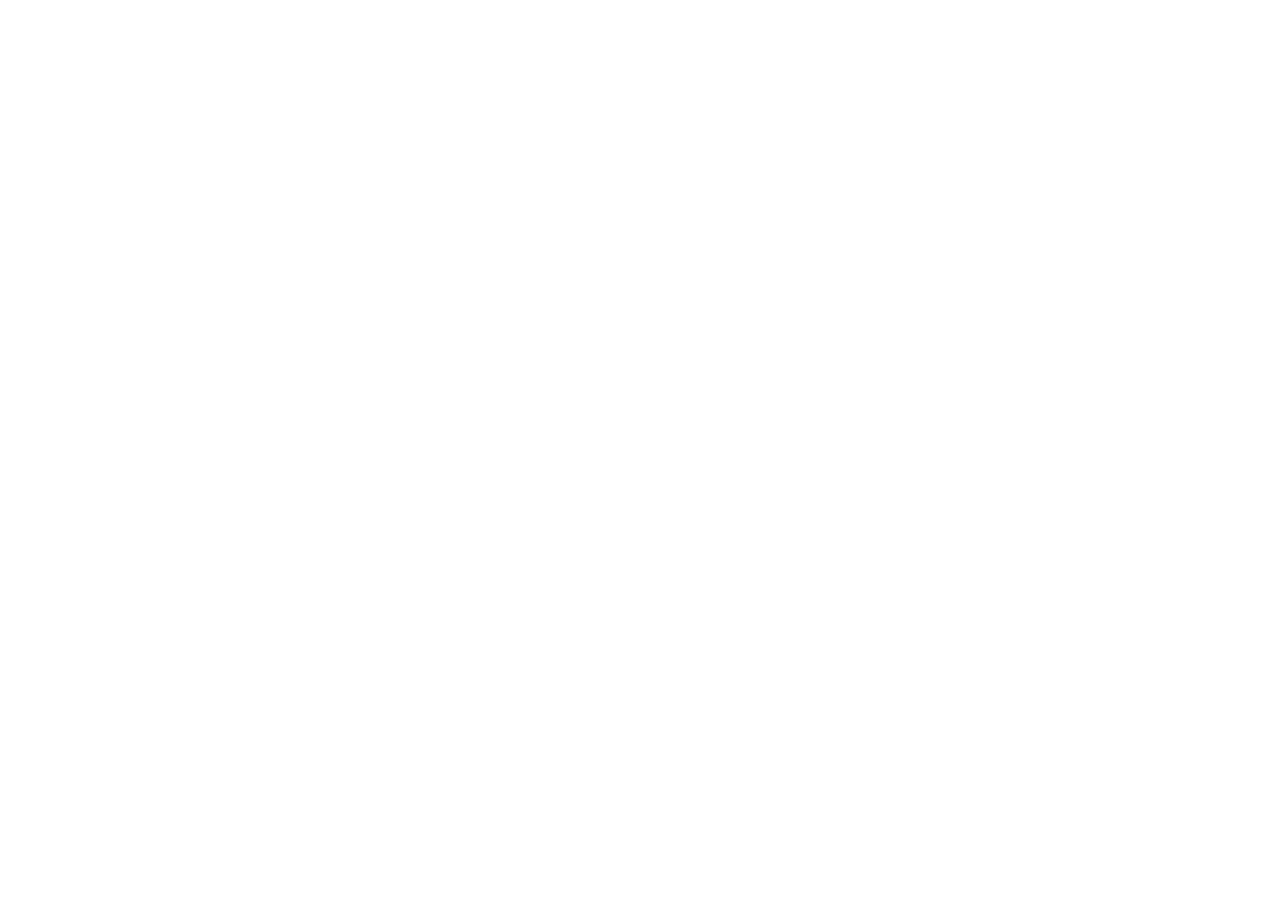
==== Holiday booking website UI/index.html @ ebd83b61 "Basic file structure and images" ====
<!DOCTYPE html>
<html lang="en">
<head>
    <meta charset="UTF-8">
    <meta http-equiv="X-UA-Compatible" content="IE=edge">
    <meta name="viewport" content="width=device-width, initial-scale=1.0">

    <link href="https://fonts.googleapis.com/css?family=Open+Sans:300,400,600" rel="stylesheet">
    <link rel="stylesheet" href="css/main.css">
    <link rel="shortcut icon" type="image/png" href="img/favicon.png">

    <title>Travel &mdash; Your all-in-one holiday maker!</title>
</head>
<body>
    
</body>
</html>
---- Holiday booking website UI/css/main.css ----
/* No CSS *//*# sourceMappingURL=main.css.map */
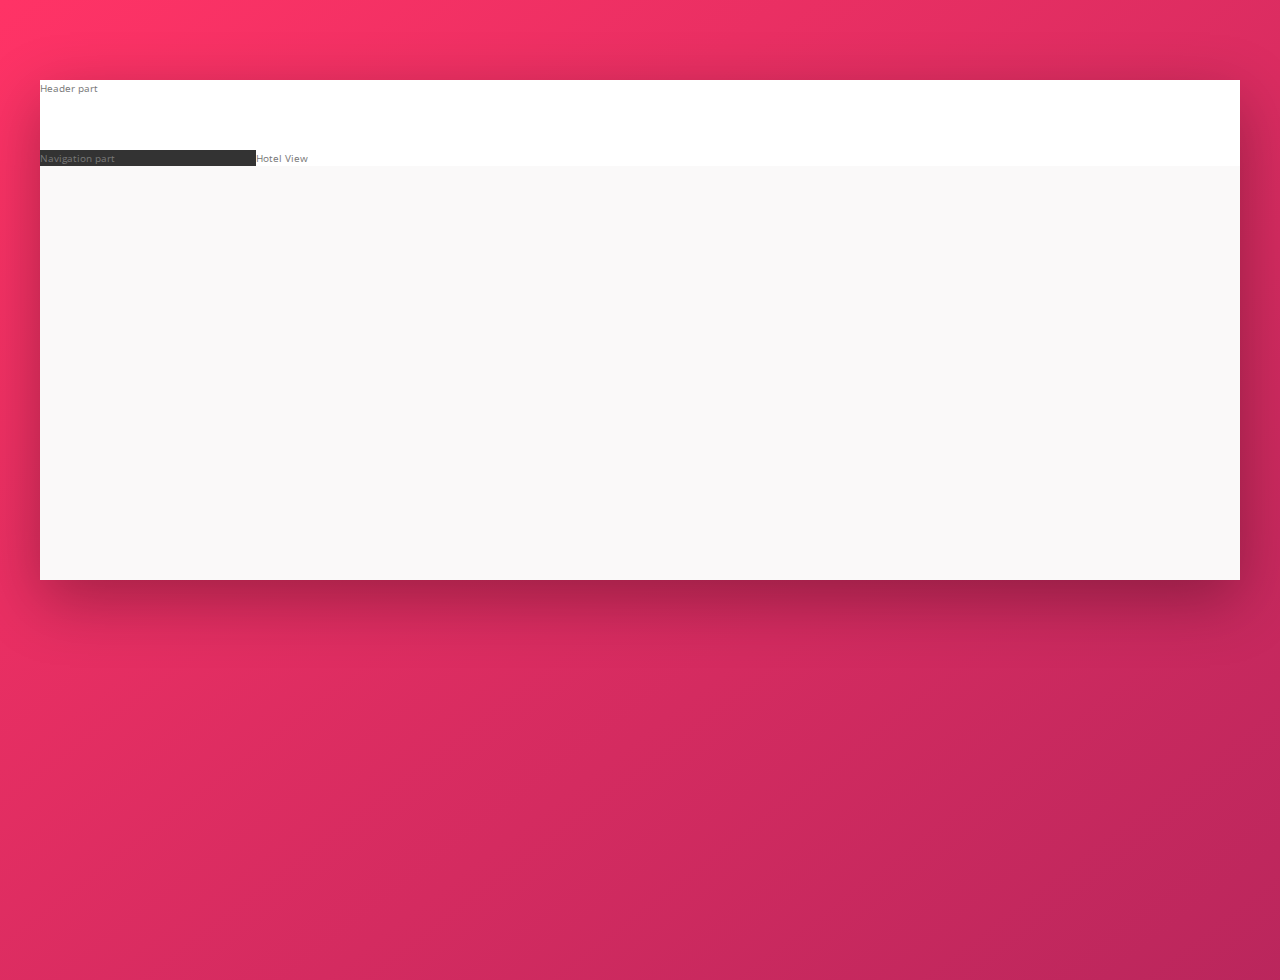
==== commit e96aca9a: "Declared variables, set base structure and project layout" ====
--- a/Holiday booking website UI/index.html
+++ b/Holiday booking website UI/index.html
@@ -11,7 +11,21 @@
 
     <title>Travel &mdash; Your all-in-one holiday maker!</title>
 </head>
+
 <body>
-    
+    <div class="container">
+        <header class="header">
+            Header part
+        </header>
+        <div class="content">
+            <nav class="sidebar">
+                Navigation part
+            </nav>
+            <main class="hotel-view">
+                Hotel View
+            </main>
+        </div>
+    </div>
 </body>
+
 </html>--- a/Holiday booking website UI/css/main.css
+++ b/Holiday booking website UI/css/main.css
@@ -1 +1,68 @@
-/* No CSS *//*# sourceMappingURL=main.css.map */+*,
+*::after,
+*::before {
+  margin: 0;
+  padding: 0;
+  box-sizing: inherit;
+}
+
+html {
+  box-sizing: border-box;
+  font-size: 62.5%;
+}
+
+body {
+  font-family: 'Open Sans', sans-serif;
+  font-weight: 400;
+  line-height: 1.6;
+  color: var(--color-grey-dark-2);
+  background-image: linear-gradient(to right bottom, var(--color-primary-light), var(--color-primary-dark));
+  background-size: cover;
+  background-repeat: no-repeat;
+  min-height: 100vh;
+}
+
+:root {
+  --color-primary: hsl(343, 82%, 55%);
+  --color-primary-light: hsl(345, 100%, 60%);
+  --color-primary-dark: hsl(338, 66%, 44%);
+  --color-grey-light-1: hsl(0, 9%, 98%);
+  --color-grey-light-2: hsl(0, 8%, 95%);
+  --color-grey-light-3: hsl(0, 6%, 94%);
+  --color-grey-light-4: hsl(0, 0%, 80%);
+  --color-grey-dark-1: hsl(0, 0%, 20%);
+  --color-grey-dark-2: hsl(0, 0%, 47%);
+  --color-grey-dark-3: hsl(0, 0%, 60%);
+  --color-white: hsl(0, 0%, 100%);
+  --shadow-dark: 0 2rem 6rem hsla(0, 0%, 0%, 0.3);
+  --shadow-light: 0 2rem 5rem hsla(0, 0%, 0%, 0.088);
+}
+
+.container {
+  max-width: 120rem;
+  margin: 8rem auto;
+  background-color: var(--color-grey-light-1);
+  box-shadow: var(--shadow-dark);
+  min-height: 50rem;
+}
+
+.header {
+  height: 7rem;
+  background-color: var(--color-white);
+  border-bottom: var(--color-grey-light-2);
+}
+
+.content {
+  display: flex;
+}
+
+.sidebar {
+  background-color: var(--color-grey-dark-1);
+  flex: 0 0 18%;
+}
+
+.hotel-view {
+  background-color: var(--color-white);
+  flex: 1;
+}
+/*# sourceMappingURL=main.css.map */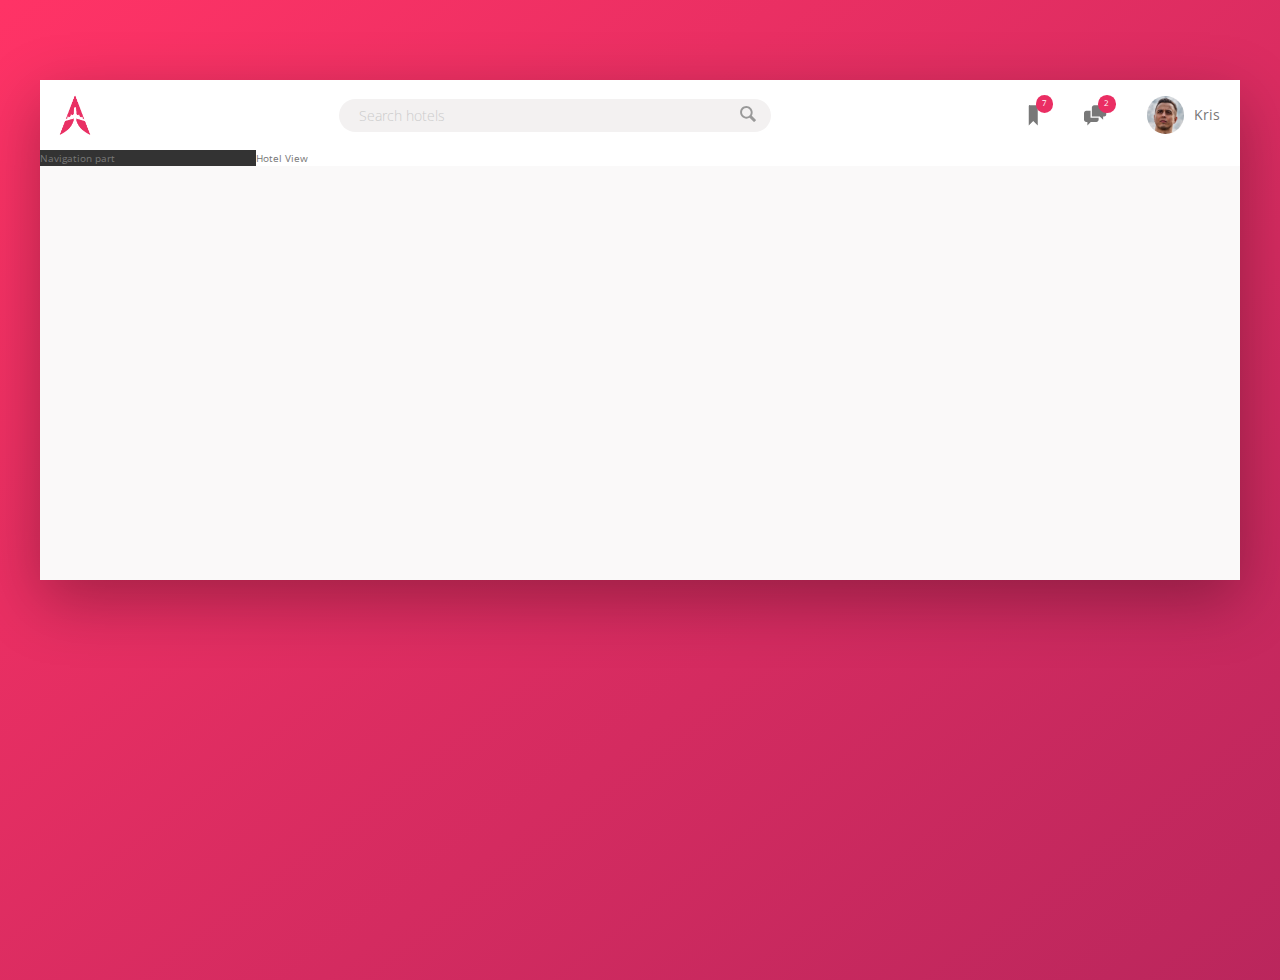
==== commit dcc8cc1c: "Completed header & added SVGs" ====
--- a/Holiday booking website UI/index.html
+++ b/Holiday booking website UI/index.html
@@ -15,8 +15,40 @@
 <body>
     <div class="container">
         <header class="header">
-            Header part
+            <img src="img/logo.png" alt="Logo" class="logo">
+
+            <form action="#" class="search">
+                <input type="text" class="search__input" placeholder="Search hotels">
+                <button class="search__button">
+                    <svg class="search__icon">
+                        <use xlink:href="img/sprite.svg#icon-magnifying-glass"></use>
+                    </svg>
+                </button>
+            </form>
+
+            <nav class="user-nav">
+                <div class="user-nav__icon-box">
+                    <svg class="user-nav__icon">
+                        <use xlink:href="img/sprite.svg#icon-bookmark"></use>
+                    </svg>
+                    <span class="user-nav__notification">7</span>
+                </div>
+
+                <div class="user-nav__icon-box">
+                    <svg class="user-nav__icon">
+                        <use xlink:href="img/sprite.svg#icon-chat"></use>
+                    </svg>
+                    <span class="user-nav__notification">2</span>
+                </div>
+
+                <div class="user-nav__user">
+                    <img src="img/user.jpg" alt="" class="user-nav__user-photo">
+                    <span class="user-nav__user-name">Kris</span>
+                </div>
+            </nav>
         </header>
+
+
         <div class="content">
             <nav class="sidebar">
                 Navigation part
--- a/Holiday booking website UI/css/main.css
+++ b/Holiday booking website UI/css/main.css
@@ -47,9 +47,13 @@
 }
 
 .header {
+  font-size: 1.4rem;
   height: 7rem;
   background-color: var(--color-white);
   border-bottom: var(--color-grey-light-2);
+  display: flex;
+  justify-content: space-between;
+  align-items: center;
 }
 
 .content {
@@ -65,4 +69,108 @@
   background-color: var(--color-white);
   flex: 1;
 }
+
+.logo {
+  height: 4rem;
+  margin-left: 1.5rem;
+}
+
+.search {
+  flex: 0 0 40%;
+  display: flex;
+  align-items: center;
+  justify-content: center;
+}
+
+.search__input {
+  font-family: inherit;
+  color: inherit;
+  font-size: inherit;
+  background-color: var(--color-grey-light-2);
+  border: none;
+  padding: .7rem 2rem;
+  border-radius: 10rem;
+  width: 90%;
+  margin-right: -3.25rem;
+  transition: all .2s;
+}
+
+.search__input:focus {
+  outline: none;
+  width: 100%;
+  background-color: var(--color-grey-light-3);
+}
+
+.search__input::placeholder {
+  font-weight: 100;
+  color: var(--color-grey-light-4);
+}
+
+.search__button {
+  border: none;
+  background-color: var(--color-grey-light-2);
+}
+
+.search__button:focus {
+  outline: none;
+}
+
+.search__button:active {
+  transform: translateY(2px);
+}
+
+.search__icon {
+  height: 2rem;
+  width: 2rem;
+  fill: var(--color-grey-dark-3);
+}
+
+.user-nav {
+  align-self: stretch;
+  display: flex;
+  align-items: center;
+}
+
+.user-nav > * {
+  padding: 0 2rem;
+  cursor: pointer;
+  height: 100%;
+  display: flex;
+  align-items: center;
+}
+
+.user-nav > *:hover {
+  background-color: var(--color-grey-light-2);
+}
+
+.user-nav__icon-box {
+  position: relative;
+}
+
+.user-nav__icon {
+  height: 2.25rem;
+  width: 2.25rem;
+  fill: var(--color-grey-dark-2);
+}
+
+.user-nav__notification {
+  font-size: .8rem;
+  height: 1.75rem;
+  width: 1.75rem;
+  border-radius: 50%;
+  background-color: var(--color-primary);
+  color: var(--color-white);
+  position: absolute;
+  top: 1.5rem;
+  right: 1.1rem;
+  display: flex;
+  justify-content: center;
+  align-items: center;
+}
+
+.user-nav__user-photo {
+  height: 3.75rem;
+  border-radius: 50%;
+  margin-right: 1rem;
+}
 /*# sourceMappingURL=main.css.map */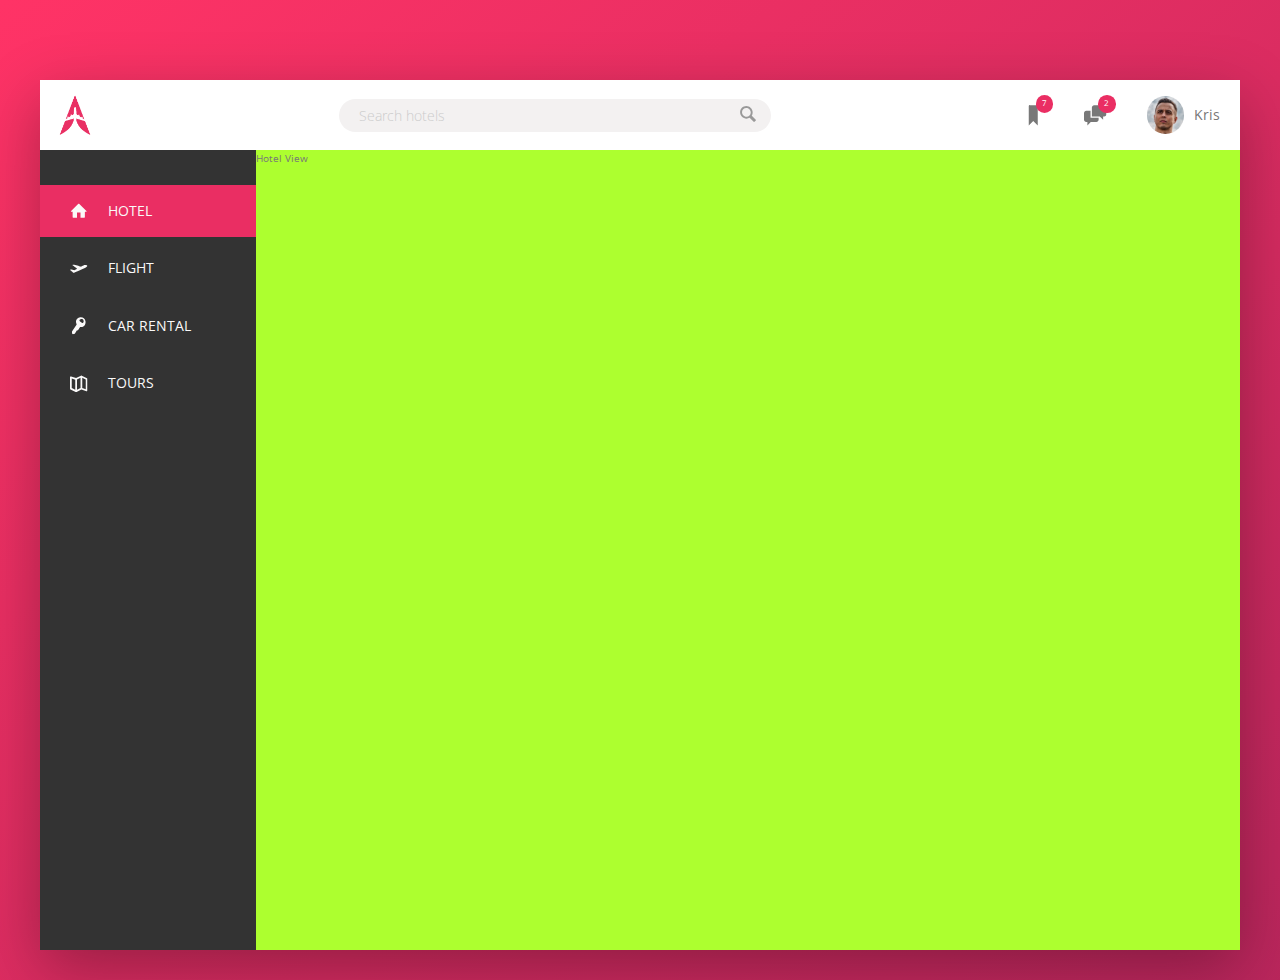
==== commit e2dbf3d0: "navigation completed" ====
--- a/Holiday booking website UI/index.html
+++ b/Holiday booking website UI/index.html
@@ -51,8 +51,47 @@
 
         <div class="content">
             <nav class="sidebar">
-                Navigation part
+                <ul class="side-nav">
+
+                    <li class="side-nav__item side-nav__item--active">
+                        <a href="#" class="side-nav__link">
+                            <svg class="side-nav__icon">
+                                <use xlink:href="img/sprite.svg#icon-home"></use>
+                            </svg>
+                            <span>Hotel</span>
+                        </a>
+                    </li>
+
+                    <li class="side-nav__item">
+                        <a href="#" class="side-nav__link">
+                            <svg class="side-nav__icon">
+                                <use xlink:href="img/sprite.svg#icon-aircraft-take-off"></use>
+                            </svg>
+                            <span>Flight</span>
+                        </a>
+                    </li>
+
+                    <li class="side-nav__item">
+                        <a href="#" class="side-nav__link">
+                            <svg class="side-nav__icon">
+                                <use xlink:href="img/sprite.svg#icon-key"></use>
+                            </svg>
+                            <span>Car rental</span>
+                        </a>
+                    </li>
+
+                    <li class="side-nav__item">
+                        <a href="#" class="side-nav__link">
+                            <svg class="side-nav__icon">
+                                <use xlink:href="img/sprite.svg#icon-map"></use>
+                            </svg>
+                            <span>Tours</span>
+                        </a>
+                    </li>
+                </ul>
             </nav>
+
+
             <main class="hotel-view">
                 Hotel View
             </main>
--- a/Holiday booking website UI/css/main.css
+++ b/Holiday booking website UI/css/main.css
@@ -68,6 +68,8 @@
 .hotel-view {
   background-color: var(--color-white);
   flex: 1;
+  height: 80rem;
+  background-color: greenyellow;
 }
 
 .logo {
@@ -173,4 +175,59 @@
   border-radius: 50%;
   margin-right: 1rem;
 }
+
+.side-nav {
+  font-size: 1.4rem;
+  list-style: none;
+  margin-top: 3.5rem;
+}
+
+.side-nav__item {
+  position: relative;
+}
+
+.side-nav__item:not(:last-child) {
+  margin-bottom: .5rem;
+}
+
+.side-nav__item:before {
+  content: "";
+  position: absolute;
+  top: 0;
+  left: 0;
+  height: 100%;
+  width: 3px;
+  background-color: var(--color-primary);
+  transform: scaleY(0);
+  transition: transform 0.2s, width 0.4s cubic-bezier(1, 0, 0, 1) 0.2s;
+  background-color: .1s;
+}
+
+.side-nav__item:hover::before, .side-nav__item--active::before {
+  transform: scaleY(1);
+  width: 100%;
+}
+
+.side-nav__item:active::before {
+  background-color: var(--color-primary-light);
+}
+
+.side-nav__link:link, .side-nav__link:visited {
+  color: var(--color-grey-light-1);
+  text-decoration: none;
+  text-transform: uppercase;
+  display: block;
+  padding: 1.5rem 3rem;
+  z-index: 10;
+  position: relative;
+  display: flex;
+  align-items: center;
+}
+
+.side-nav__icon {
+  height: 1.75rem;
+  width: 1.75rem;
+  margin-right: 2rem;
+  fill: currentColor;
+}
 /*# sourceMappingURL=main.css.map */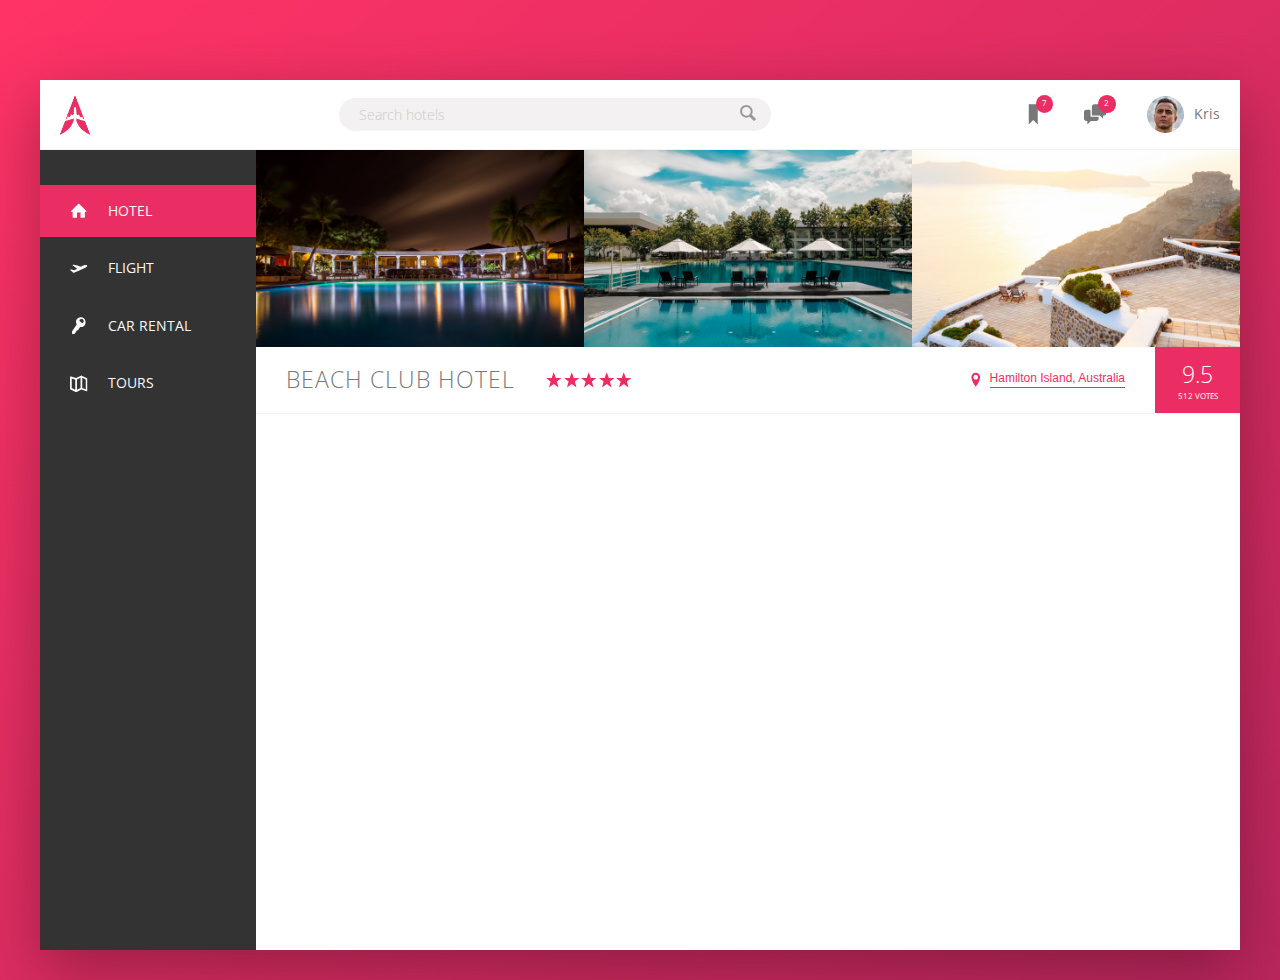
==== commit 78753586: "added hotel overview" ====
--- a/Holiday booking website UI/index.html
+++ b/Holiday booking website UI/index.html
@@ -93,7 +93,54 @@
 
 
             <main class="hotel-view">
-                Hotel View
+                <div class="gallery">
+                    <figure class="gallery__item">
+                        <img src="img/hotel-1.jpg" alt="Hotel 1 photo" class="gallery__photo">
+                    </figure>
+                    <figure class="gallery__item">
+                        <img src="img/hotel-2.jpg" alt="Hotel 2 photo" class="gallery__photo">
+                    </figure>
+                    <figure class="gallery__item">
+                        <img src="img/hotel-3.jpg" alt="Hotel 3 photo" class="gallery__photo">
+                    </figure>
+                </div>
+
+                <div class="overview">
+                    <h1 class="overview__heading">
+                        Beach Club Hotel
+                    </h1>
+
+                    <div class="overview__stars">
+                        <svg class="overview__icon-star">
+                            <use xlink:href="img/sprite.svg#icon-star"></use>
+                        </svg>
+                        <svg class="overview__icon-star">
+                            <use xlink:href="img/sprite.svg#icon-star"></use>
+                        </svg>
+                        <svg class="overview__icon-star">
+                            <use xlink:href="img/sprite.svg#icon-star"></use>
+                        </svg>
+                        <svg class="overview__icon-star">
+                            <use xlink:href="img/sprite.svg#icon-star"></use>
+                        </svg>
+                        <svg class="overview__icon-star">
+                            <use xlink:href="img/sprite.svg#icon-star"></use>
+                        </svg>
+                    </div>
+
+                    <div class="overview__location">
+                        <svg class="overview__icon-location">
+                            <use xlink:href="img/sprite.svg#icon-location-pin"></use>
+                        </svg>
+                        <button class="btn-inline">Hamilton Island, Australia</button>
+                    </div>
+
+                    <div class="overview__rating">
+                        <div class="overview__rating-average">9.5</div>
+                        <div class="overview__rating-count">512 votes</div>
+                    </div>
+
+                </div>
             </main>
         </div>
     </div>
--- a/Holiday booking website UI/css/main.css
+++ b/Holiday booking website UI/css/main.css
@@ -50,7 +50,7 @@
   font-size: 1.4rem;
   height: 7rem;
   background-color: var(--color-white);
-  border-bottom: var(--color-grey-light-2);
+  border-bottom: 1px solid var(--color-grey-light-2);
   display: flex;
   justify-content: space-between;
   align-items: center;
@@ -69,7 +69,6 @@
   background-color: var(--color-white);
   flex: 1;
   height: 80rem;
-  background-color: greenyellow;
 }
 
 .logo {
@@ -230,4 +229,87 @@
   margin-right: 2rem;
   fill: currentColor;
 }
+
+.gallery {
+  display: flex;
+}
+
+.gallery__photo {
+  width: 100%;
+  display: block;
+}
+
+.overview {
+  display: flex;
+  align-items: center;
+  border-bottom: 1px solid var(--color-grey-light-2);
+}
+
+.overview__heading {
+  font-size: 2.25rem;
+  font-weight: 300;
+  text-transform: uppercase;
+  letter-spacing: 1px;
+  padding: 1.5rem 3rem;
+}
+
+.overview__stars {
+  margin-right: auto;
+  display: flex;
+}
+
+.overview__icon-star, .overview__icon-location {
+  height: 1.75rem;
+  width: 1.75rem;
+  fill: var(--color-primary);
+}
+
+.overview__location {
+  font-size: 1.2rem;
+  display: flex;
+  align-items: center;
+}
+
+.overview__icon-location {
+  margin-right: .5rem;
+}
+
+.overview__rating {
+  background-color: var(--color-primary);
+  color: var(--color-white);
+  margin-left: 3rem;
+  padding: 0 2.25rem;
+  align-self: stretch;
+  display: flex;
+  align-items: center;
+  justify-content: center;
+  flex-direction: column;
+}
+
+.overview__rating-average {
+  font-size: 2.25rem;
+  font-weight: 300;
+  margin-bottom: -3px;
+}
+
+.overview__rating-count {
+  font-size: .8rem;
+  text-transform: uppercase;
+}
+
+.btn-inline {
+  border: none;
+  color: var(--color-primary);
+  font-size: inherit;
+  border-bottom: 1px solid currentColor;
+  padding-bottom: 2px;
+  display: inline-block;
+  background-color: transparent;
+  cursor: pointer;
+  transition: all .2s;
+}
+
+.btn-inline:hover {
+  color: var(--color-grey-dark-1);
+}
 /*# sourceMappingURL=main.css.map */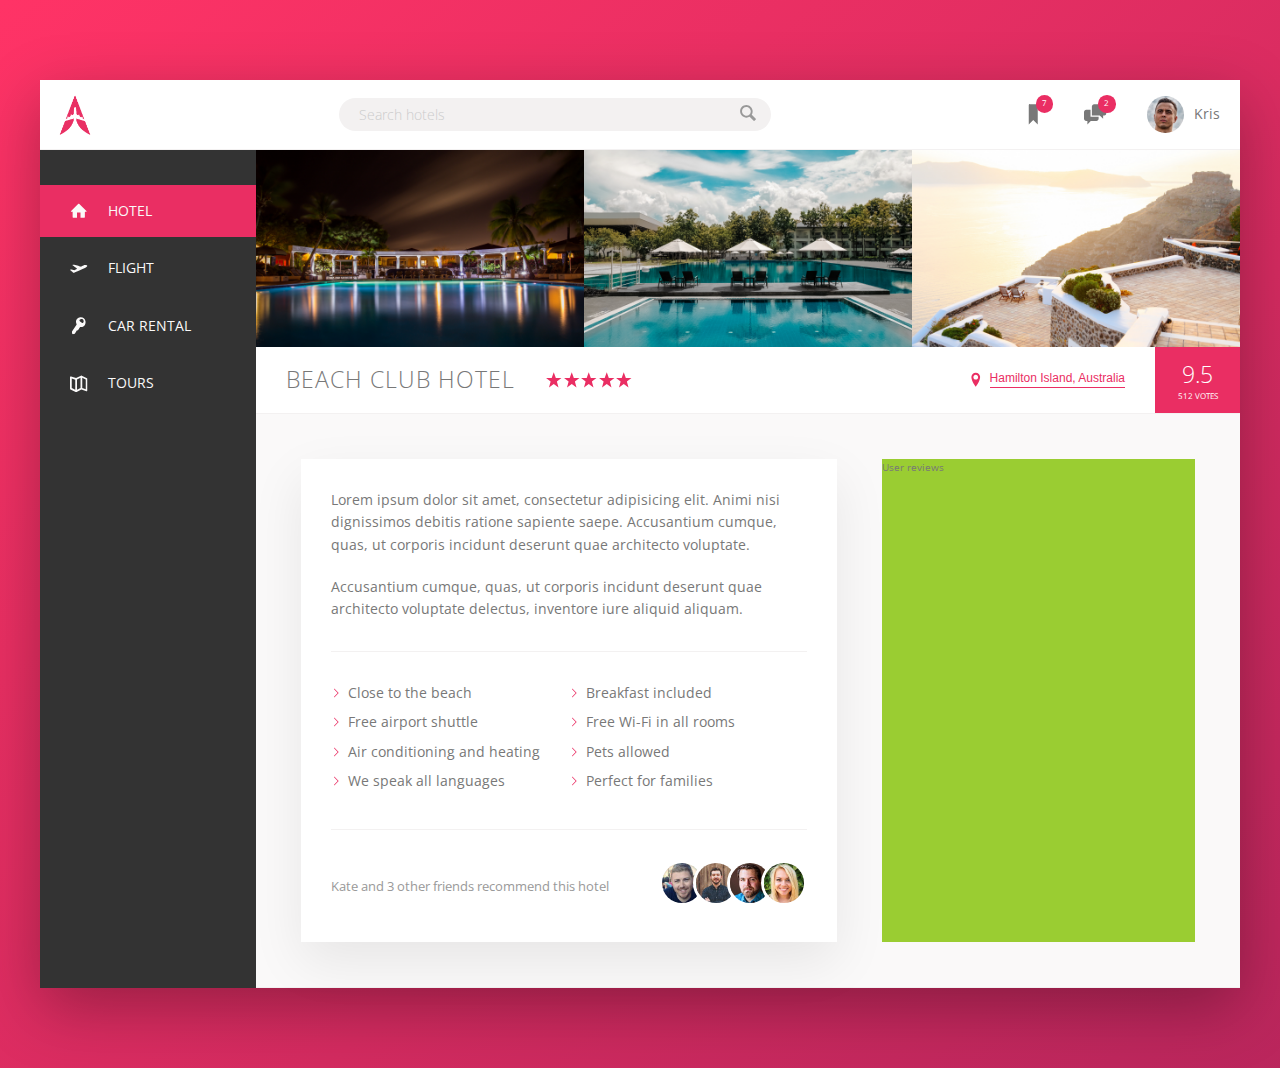
==== commit cdd7becf: "added hotel description & content" ====
--- a/Holiday booking website UI/index.html
+++ b/Holiday booking website UI/index.html
@@ -139,7 +139,44 @@
                         <div class="overview__rating-average">9.5</div>
                         <div class="overview__rating-count">512 votes</div>
                     </div>
+                </div>
 
+
+                <div class="detail">
+                    <div class="description">
+                        <p class="paragraph">
+                            Lorem ipsum dolor sit amet, consectetur adipisicing elit. Animi nisi dignissimos debitis ratione sapiente saepe. Accusantium cumque, quas, ut corporis incidunt deserunt quae architecto voluptate.
+                        </p>
+                        <p class="paragraph">
+                            Accusantium cumque, quas, ut corporis incidunt deserunt quae architecto voluptate delectus, inventore iure aliquid aliquam.
+                        </p>
+                        <ul class="list">
+                            <li class="list__item">Close to the beach</li>
+                            <li class="list__item">Breakfast included</li>
+                            <li class="list__item">Free airport shuttle</li>
+                            <li class="list__item">Free Wi-Fi in all rooms</li>
+                            <li class="list__item">Air conditioning and heating</li>
+                            <li class="list__item">Pets allowed</li>
+                            <li class="list__item">We speak all languages</li>
+                            <li class="list__item">Perfect for families</li>
+                        </ul>
+                        <div class="recommend">
+                            <p class="recommend__count">
+                                Kate and 3 other friends recommend this hotel
+                            </p>
+                            <div class="recommend__friends">
+                                <img src="img/user-3.jpg" alt="Friend 1" class="recommend__photo">
+                                <img src="img/user-4.jpg" alt="Friend 2" class="recommend__photo">
+                                <img src="img/user-5.jpg" alt="Friend 3" class="recommend__photo">
+                                <img src="img/user-6.jpg" alt="Friend 4" class="recommend__photo">
+                            </div>
+                        </div>
+
+                    </div>
+
+                    <div class="user-reviews">
+                        User reviews
+                    </div>
                 </div>
             </main>
         </div>
--- a/Holiday booking website UI/css/main.css
+++ b/Holiday booking website UI/css/main.css
@@ -35,7 +35,8 @@
   --color-grey-dark-3: hsl(0, 0%, 60%);
   --color-white: hsl(0, 0%, 100%);
   --shadow-dark: 0 2rem 6rem hsla(0, 0%, 0%, 0.3);
-  --shadow-light: 0 2rem 5rem hsla(0, 0%, 0%, 0.088);
+  --shadow-light: 0 2rem 5rem hsla(0, 0%, 0%, 0.08);
+  --bottom-line: 1px solid var(--color-grey-light-2);
 }
 
 .container {
@@ -50,7 +51,7 @@
   font-size: 1.4rem;
   height: 7rem;
   background-color: var(--color-white);
-  border-bottom: 1px solid var(--color-grey-light-2);
+  border-bottom: var(--bottom-line);
   display: flex;
   justify-content: space-between;
   align-items: center;
@@ -68,7 +69,27 @@
 .hotel-view {
   background-color: var(--color-white);
   flex: 1;
-  height: 80rem;
+}
+
+.detail {
+  display: flex;
+  padding: 4.5rem;
+  background-color: var(--color-grey-light-1);
+  border-bottom: var(--bottom-line);
+}
+
+.description {
+  font-size: 1.4rem;
+  background-color: var(--color-white);
+  box-shadow: var(--shadow-light);
+  padding: 3rem;
+  flex: 0 0 60%;
+  margin-right: 4.5rem;
+}
+
+.user-reviews {
+  background-color: yellowgreen;
+  flex: 1;
 }
 
 .logo {
@@ -242,7 +263,7 @@
 .overview {
   display: flex;
   align-items: center;
-  border-bottom: 1px solid var(--color-grey-light-2);
+  border-bottom: var(--bottom-line);
 }
 
 .overview__heading {
@@ -312,4 +333,59 @@
 .btn-inline:hover {
   color: var(--color-grey-dark-1);
 }
+
+.paragraph:not(:last-of-type) {
+  margin-bottom: 2rem;
+}
+
+.list {
+  list-style: none;
+  margin: 3rem 0;
+  padding: 3rem 0;
+  border-top: var(--bottom-line);
+  border-bottom: var(--bottom-line);
+  display: flex;
+  flex-wrap: wrap;
+}
+
+.list__item {
+  flex: 0 0 50%;
+  margin-bottom: .7rem;
+}
+
+.list__item::before {
+  content: "";
+  display: inline-block;
+  height: 1rem;
+  width: 1rem;
+  margin-right: .7rem;
+  background-color: var(--color-primary);
+  mask-image: url(../img/chevron-thin-right.svg);
+  mask-size: cover;
+  -webkit-mask-image: url(../img/chevron-thin-right.svg);
+  -webkit-mask-size: cover;
+}
+
+.recommend {
+  font-size: 1.3rem;
+  color: var(--color-grey-dark-3);
+  display: flex;
+  align-items: center;
+}
+
+.recommend__count {
+  margin-right: auto;
+}
+
+.recommend__photo {
+  height: 4rem;
+  width: 4rem;
+  border-radius: 50%;
+  border: 3px solid var(--color-white);
+  box-sizing: content-box;
+}
+
+.recommend__photo:not(:last-child) {
+  margin-right: -1.5rem;
+}
 /*# sourceMappingURL=main.css.map */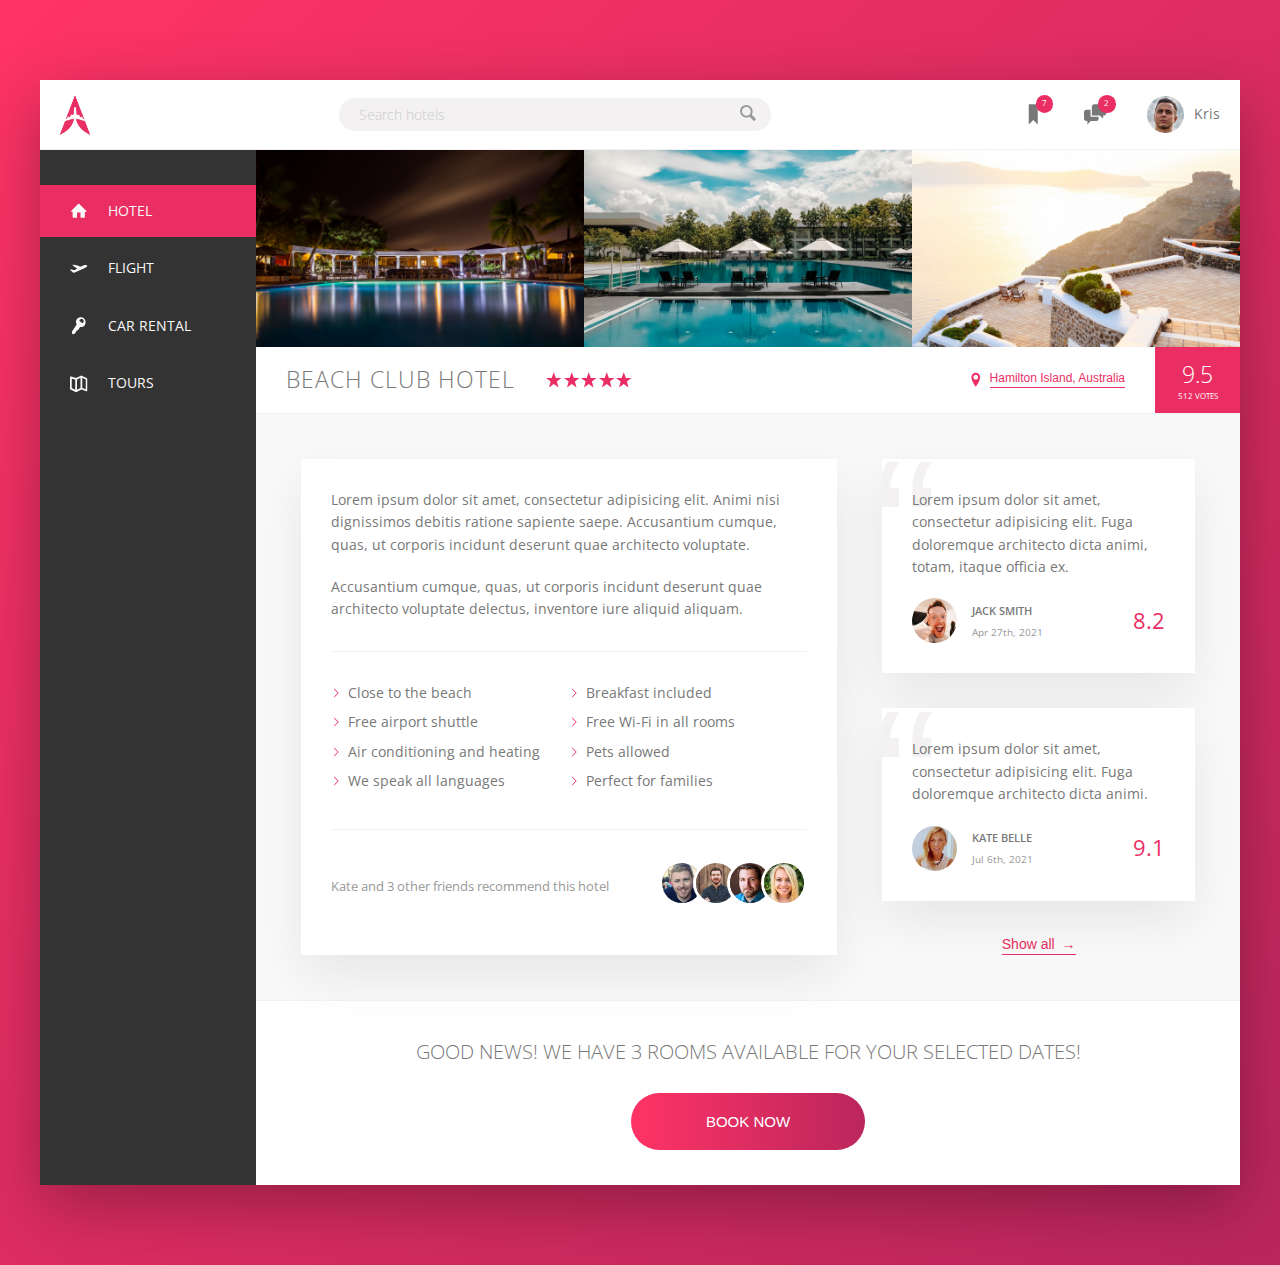
==== commit 46a5a392: "added user reviews & cta section" ====
--- a/Holiday booking website UI/index.html
+++ b/Holiday booking website UI/index.html
@@ -171,13 +171,51 @@
                                 <img src="img/user-6.jpg" alt="Friend 4" class="recommend__photo">
                             </div>
                         </div>
-
                     </div>
 
                     <div class="user-reviews">
-                        User reviews
-                    </div>
-                </div>
+                        <figure class="review">
+                            <blockquote class="review__text">
+                                Lorem ipsum dolor sit amet, consectetur adipisicing elit. Fuga doloremque architecto dicta animi, totam, itaque officia ex.
+                            </blockquote>
+                            <figcaption class="review__user">
+                                <img src="img/user-1.jpg" alt="User 1" class="review__photo">
+                                <div class="review__user-box">
+                                    <p class="review__user-name">Jack Smith</p>
+                                    <p class="review__user-date">Apr 27th, 2021</p>
+                                </div>
+                                <div class="review__rating">8.2</div>
+                            </figcaption>
+                        </figure>
+
+                        <figure class="review">
+                            <blockquote class="review__text">
+                                Lorem ipsum dolor sit amet, consectetur adipisicing elit. Fuga doloremque architecto dicta animi.
+                            </blockquote>
+                            <figcaption class="review__user">
+                                <img src="img/user-2.jpg" alt="User 2" class="review__photo">
+                                <div class="review__user-box">
+                                    <p class="review__user-name">Kate Belle</p>
+                                    <p class="review__user-date">Jul 6th, 2021</p>
+                                </div>
+                                <div class="review__rating">9.1</div>
+                            </figcaption>
+                        </figure>
+
+                        <button class="btn-inline">Show all <span>&rarr;</span></button>
+                    </div>
+                </div>
+
+                <div class="cta">
+                    <h2 class="cta__book-now">
+                        Good news! We have 3 rooms available for your selected dates!
+                    </h2>
+                    <button class="btn">
+                        <span class="btn__visible">Book now</span>
+                        <span class="btn__invisible">Only 3 rooms left</span>
+                    </button>
+                </div>
+
             </main>
         </div>
     </div>
--- a/Holiday booking website UI/css/main.css
+++ b/Holiday booking website UI/css/main.css
@@ -76,10 +76,10 @@
   padding: 4.5rem;
   background-color: var(--color-grey-light-1);
   border-bottom: var(--bottom-line);
+  font-size: 1.4rem;
 }
 
 .description {
-  font-size: 1.4rem;
   background-color: var(--color-white);
   box-shadow: var(--shadow-light);
   padding: 3rem;
@@ -88,8 +88,10 @@
 }
 
 .user-reviews {
-  background-color: yellowgreen;
   flex: 1;
+  display: flex;
+  flex-direction: column;
+  align-items: center;
 }
 
 .logo {
@@ -330,8 +332,17 @@
   transition: all .2s;
 }
 
+.btn-inline span {
+  margin-left: 3px;
+  transition: margin-left .2s;
+}
+
 .btn-inline:hover {
   color: var(--color-grey-dark-1);
+}
+
+.btn-inline:hover span {
+  margin-left: 8px;
 }
 
 .paragraph:not(:last-of-type) {
@@ -388,4 +399,119 @@
 .recommend__photo:not(:last-child) {
   margin-right: -1.5rem;
 }
+
+.review {
+  background-color: var(--color-white);
+  box-shadow: var(--shadow-light);
+  padding: 3rem;
+  margin-bottom: 3.5rem;
+  position: relative;
+  overflow: hidden;
+}
+
+.review__text {
+  margin-bottom: 2rem;
+  z-index: 2;
+  position: relative;
+}
+
+.review__user {
+  display: flex;
+  align-items: center;
+}
+
+.review__photo {
+  height: 4.5rem;
+  width: 4.5rem;
+  border-radius: 50%;
+  margin-right: 1.5rem;
+}
+
+.review__user-box {
+  margin-right: auto;
+}
+
+.review__user-name {
+  text-transform: uppercase;
+  font-weight: 600;
+  font-size: 1.1rem;
+  margin-bottom: .4rem;
+}
+
+.review__user-date {
+  font-size: 1rem;
+  color: var(--color-grey-dark-3);
+}
+
+.review__rating {
+  color: var(--color-primary);
+  font-size: 2.2rem;
+}
+
+.review::before {
+  content: "\201C";
+  position: absolute;
+  top: -2.75rem;
+  left: -1rem;
+  font-size: 20rem;
+  color: var(--color-grey-light-2);
+  line-height: 1;
+  font-family: sans-serif;
+  z-index: 1;
+}
+
+.cta {
+  padding: 3.5rem 0;
+  text-align: center;
+}
+
+.cta__book-now {
+  font-size: 2rem;
+  font-weight: 300;
+  text-transform: uppercase;
+  margin-bottom: 2.5rem;
+}
+
+.btn {
+  font-size: 1.5rem;
+  font-weight: 300;
+  text-transform: uppercase;
+  border-radius: 10rem;
+  border: none;
+  background-image: linear-gradient(to right, var(--color-primary-light), var(--color-primary-dark));
+  color: var(--color-white);
+  cursor: pointer;
+  position: relative;
+  overflow: hidden;
+}
+
+.btn > * {
+  display: inline-block;
+  height: 100%;
+  width: 100%;
+  transition: all .2s;
+}
+
+.btn__visible {
+  padding: 2rem 7.5rem;
+}
+
+.btn__invisible {
+  position: absolute;
+  padding: 2rem 0;
+  left: 0;
+  top: -100%;
+}
+
+.btn:hover {
+  background-image: linear-gradient(to left, var(--color-primary-light), var(--color-primary-dark));
+}
+
+.btn:hover .btn__visible {
+  transform: translateY(100%);
+}
+
+.btn:hover .btn__invisible {
+  top: 0;
+}
 /*# sourceMappingURL=main.css.map */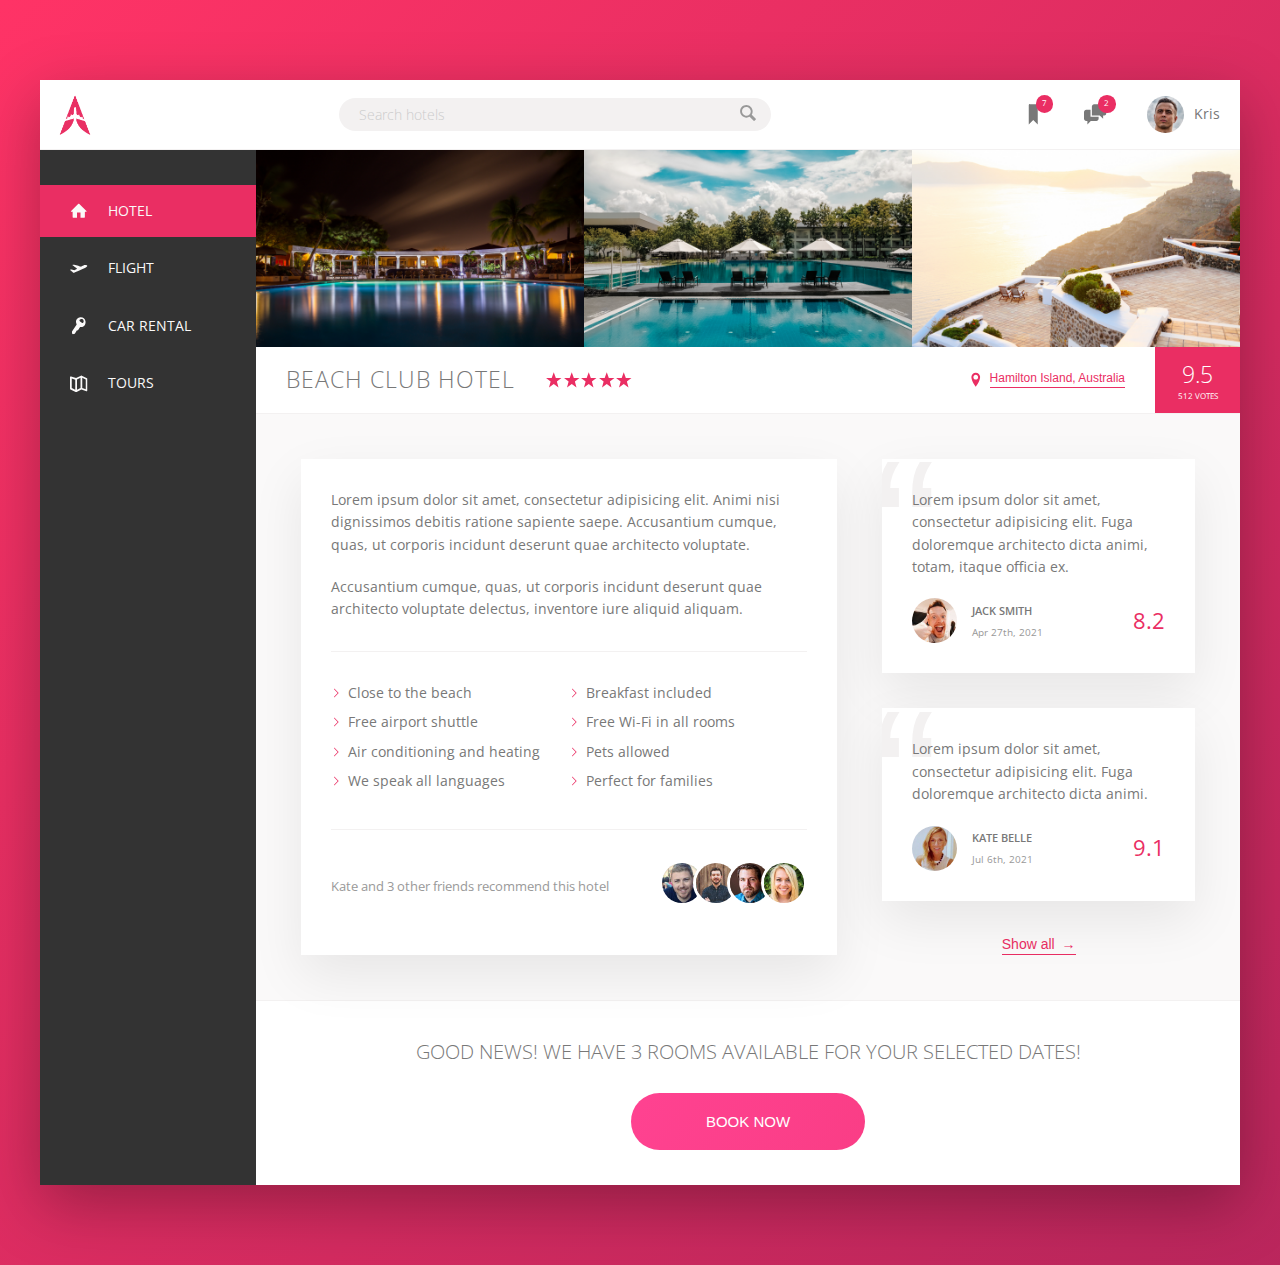
==== commit 30b1d005: "added gradient animation" ====
--- a/Holiday booking website UI/index.html
+++ b/Holiday booking website UI/index.html
@@ -210,7 +210,7 @@
                     <h2 class="cta__book-now">
                         Good news! We have 3 rooms available for your selected dates!
                     </h2>
-                    <button class="btn">
+                    <button class="btn gradient">
                         <span class="btn__visible">Book now</span>
                         <span class="btn__invisible">Only 3 rooms left</span>
                     </button>
--- a/Holiday booking website UI/css/main.css
+++ b/Holiday booking website UI/css/main.css
@@ -26,6 +26,7 @@
   --color-primary: hsl(343, 82%, 55%);
   --color-primary-light: hsl(345, 100%, 60%);
   --color-primary-dark: hsl(338, 66%, 44%);
+  --color-primary-light2: hsl(335, 100%, 63%);
   --color-grey-light-1: hsl(0, 9%, 98%);
   --color-grey-light-2: hsl(0, 8%, 95%);
   --color-grey-light-3: hsl(0, 6%, 94%);
@@ -504,7 +505,8 @@
 }
 
 .btn:hover {
-  background-image: linear-gradient(to left, var(--color-primary-light), var(--color-primary-dark));
+  transform: scale(1.075);
+  transition: transform .2s;
 }
 
 .btn:hover .btn__visible {
@@ -514,4 +516,22 @@
 .btn:hover .btn__invisible {
   top: 0;
 }
+
+.gradient {
+  animation: gradient 4s ease infinite;
+  background-image: linear-gradient(125deg, var(--color-primary-light2), var(--color-primary), var(--color-primary-dark));
+  background-size: 800% 800%;
+}
+
+@keyframes gradient {
+  0% {
+    background-position: 1% 80%;
+  }
+  50% {
+    background-position: 99% 20%;
+  }
+  100% {
+    background-position: 1% 80%;
+  }
+}
 /*# sourceMappingURL=main.css.map */